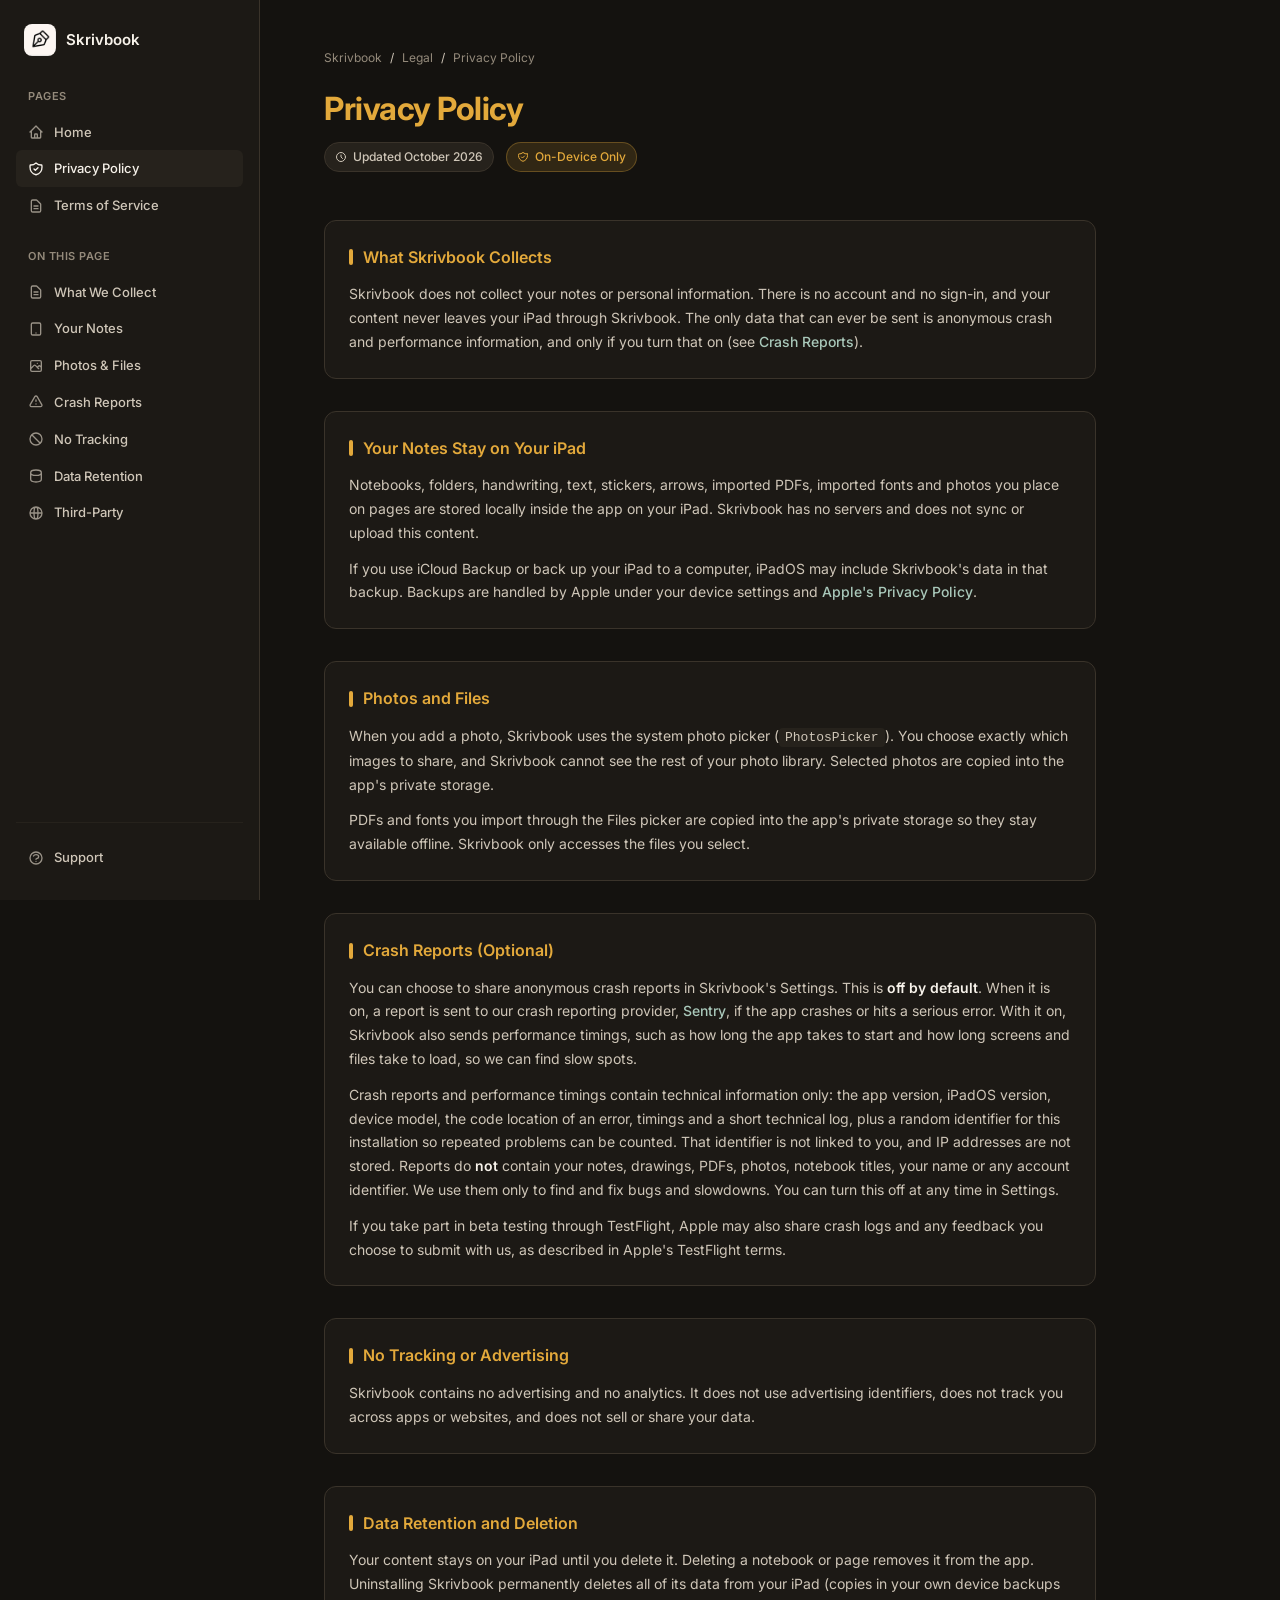
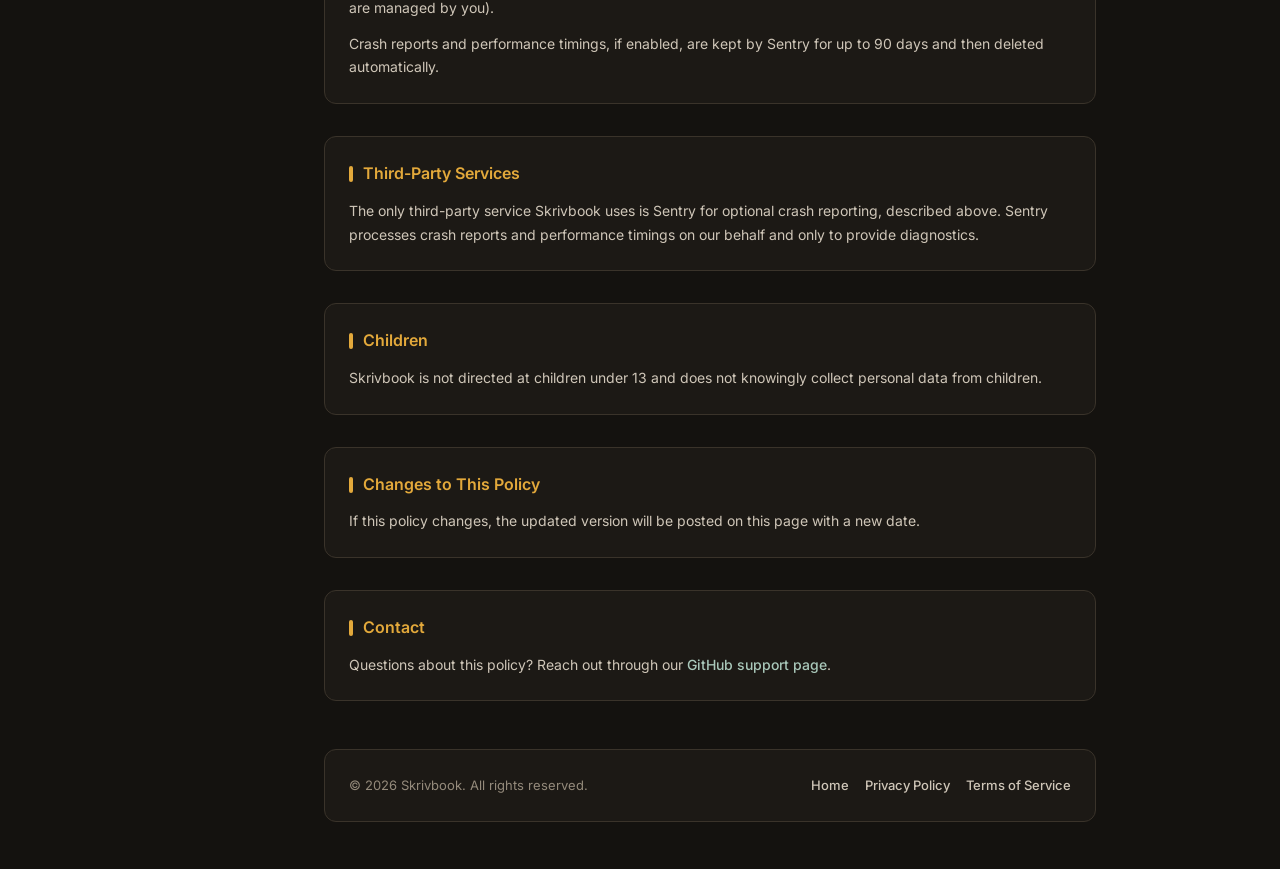
==== privacy-policy.html @ 597a468e "Publish Skrivbook website: landing page, privacy policy, terms" ====
<!DOCTYPE html>
<html lang="en">
<head>
    <meta charset="UTF-8">
    <meta name="viewport" content="width=device-width, initial-scale=1.0">
    <meta name="description" content="Skrivbook privacy policy: notes stay on your iPad, no accounts, no tracking, optional anonymous crash and performance reports.">
    <meta name="theme-color" content="#14120f">
    <meta name="color-scheme" content="dark">
    <title>Privacy Policy — Skrivbook</title>
    <link rel="icon" type="image/png" href="icon.png">
    <link rel="apple-touch-icon" href="icon.png">
    <link rel="preconnect" href="https://fonts.googleapis.com">
    <link rel="preconnect" href="https://fonts.gstatic.com" crossorigin>
    <link href="https://fonts.googleapis.com/css2?family=Inter:wght@400;500;600;700&display=swap" rel="stylesheet">
    <link rel="stylesheet" href="style.css">
</head>
<body>
    <div class="layout">
        <!-- Sidebar -->
        <aside class="sidebar">
            <div class="sidebar-header">
                <div class="logo"><img src="icon.png" alt=""></div>
                <span class="brand">Skrivbook</span>
            </div>

            <nav class="nav-section">
                <div class="nav-label">Pages</div>
                <a href="index.html" class="nav-link">
                    <svg xmlns="http://www.w3.org/2000/svg" fill="none" viewBox="0 0 24 24" stroke="currentColor" stroke-width="2">
                        <path stroke-linecap="round" stroke-linejoin="round" d="M3 12l2-2m0 0l7-7 7 7M5 10v10a1 1 0 001 1h3m10-11l2 2m-2-2v10a1 1 0 01-1 1h-3m-6 0a1 1 0 001-1v-4a1 1 0 011-1h2a1 1 0 011 1v4a1 1 0 001 1m-6 0h6" />
                    </svg>
                    Home
                </a>
                <a href="privacy-policy.html" class="nav-link active">
                    <svg xmlns="http://www.w3.org/2000/svg" fill="none" viewBox="0 0 24 24" stroke="currentColor" stroke-width="2">
                        <path stroke-linecap="round" stroke-linejoin="round" d="M9 12l2 2 4-4m5.618-4.016A11.955 11.955 0 0112 2.944a11.955 11.955 0 01-8.618 3.04A12.02 12.02 0 003 9c0 5.591 3.824 10.29 9 11.622 5.176-1.332 9-6.03 9-11.622 0-1.042-.133-2.052-.382-3.016z" />
                    </svg>
                    Privacy Policy
                </a>
                <a href="terms-of-service.html" class="nav-link">
                    <svg xmlns="http://www.w3.org/2000/svg" fill="none" viewBox="0 0 24 24" stroke="currentColor" stroke-width="2">
                        <path stroke-linecap="round" stroke-linejoin="round" d="M9 12h6m-6 4h6m2 5H7a2 2 0 01-2-2V5a2 2 0 012-2h5.586a1 1 0 01.707.293l5.414 5.414a1 1 0 01.293.707V19a2 2 0 01-2 2z" />
                    </svg>
                    Terms of Service
                </a>
            </nav>

            <nav class="nav-section">
                <div class="nav-label">On This Page</div>
                <a href="#collection" class="nav-link">
                    <svg xmlns="http://www.w3.org/2000/svg" fill="none" viewBox="0 0 24 24" stroke="currentColor" stroke-width="2">
                        <path stroke-linecap="round" stroke-linejoin="round" d="M9 12h6m-6 4h6m2 5H7a2 2 0 01-2-2V5a2 2 0 012-2h5.586a1 1 0 01.707.293l5.414 5.414a1 1 0 01.293.707V19a2 2 0 01-2 2z" />
                    </svg>
                    What We Collect
                </a>
                <a href="#storage" class="nav-link">
                    <svg xmlns="http://www.w3.org/2000/svg" fill="none" viewBox="0 0 24 24" stroke="currentColor" stroke-width="2">
                        <path stroke-linecap="round" stroke-linejoin="round" d="M12 18h.01M7 21h10a2 2 0 002-2V5a2 2 0 00-2-2H7a2 2 0 00-2 2v14a2 2 0 002 2z" />
                    </svg>
                    Your Notes
                </a>
                <a href="#photos" class="nav-link">
                    <svg xmlns="http://www.w3.org/2000/svg" fill="none" viewBox="0 0 24 24" stroke="currentColor" stroke-width="2">
                        <path stroke-linecap="round" stroke-linejoin="round" d="M4 16l4.586-4.586a2 2 0 012.828 0L16 16m-2-2l1.586-1.586a2 2 0 012.828 0L20 14m-6-6h.01M6 20h12a2 2 0 002-2V6a2 2 0 00-2-2H6a2 2 0 00-2 2v12a2 2 0 002 2z" />
                    </svg>
                    Photos &amp; Files
                </a>
                <a href="#crash-reports" class="nav-link">
                    <svg xmlns="http://www.w3.org/2000/svg" fill="none" viewBox="0 0 24 24" stroke="currentColor" stroke-width="2">
                        <path stroke-linecap="round" stroke-linejoin="round" d="M12 9v2m0 4h.01m-6.938 4h13.856c1.54 0 2.502-1.667 1.732-3L13.732 4c-.77-1.333-2.694-1.333-3.464 0L3.34 16c-.77 1.333.192 3 1.732 3z" />
                    </svg>
                    Crash Reports
                </a>
                <a href="#tracking" class="nav-link">
                    <svg xmlns="http://www.w3.org/2000/svg" fill="none" viewBox="0 0 24 24" stroke="currentColor" stroke-width="2">
                        <path stroke-linecap="round" stroke-linejoin="round" d="M18.364 18.364A9 9 0 005.636 5.636m12.728 12.728A9 9 0 015.636 5.636m12.728 12.728L5.636 5.636" />
                    </svg>
                    No Tracking
                </a>
                <a href="#retention" class="nav-link">
                    <svg xmlns="http://www.w3.org/2000/svg" fill="none" viewBox="0 0 24 24" stroke="currentColor" stroke-width="2">
                        <path stroke-linecap="round" stroke-linejoin="round" d="M4 7v10c0 2.21 3.582 4 8 4s8-1.79 8-4V7M4 7c0 2.21 3.582 4 8 4s8-1.79 8-4M4 7c0-2.21 3.582-4 8-4s8 1.79 8 4" />
                    </svg>
                    Data Retention
                </a>
                <a href="#services" class="nav-link">
                    <svg xmlns="http://www.w3.org/2000/svg" fill="none" viewBox="0 0 24 24" stroke="currentColor" stroke-width="2">
                        <path stroke-linecap="round" stroke-linejoin="round" d="M21 12a9 9 0 01-9 9m9-9a9 9 0 00-9-9m9 9H3m9 9a9 9 0 01-9-9m9 9c1.657 0 3-4.03 3-9s-1.343-9-3-9m0 18c-1.657 0-3-4.03-3-9s1.343-9 3-9m-9 9a9 9 0 019-9" />
                    </svg>
                    Third-Party
                </a>
            </nav>

            <div class="sidebar-footer">
                <a href="https://github.com/suvirbhargav/skrivbook-feedback/issues" class="nav-link" target="_blank" rel="noopener noreferrer">
                    <svg xmlns="http://www.w3.org/2000/svg" fill="none" viewBox="0 0 24 24" stroke="currentColor" stroke-width="2">
                        <path stroke-linecap="round" stroke-linejoin="round" d="M8.228 9c.549-1.165 2.03-2 3.772-2 2.21 0 4 1.343 4 3 0 1.4-1.278 2.575-3.006 2.907-.542.104-.994.54-.994 1.093m0 3h.01M21 12a9 9 0 11-18 0 9 9 0 0118 0z" />
                    </svg>
                    Support
                </a>
            </div>
        </aside>

        <!-- Main Content -->
        <main class="main">
            <header class="header">
                <div class="breadcrumb">
                    Skrivbook <span>/</span> Legal <span>/</span> Privacy Policy
                </div>
                <h1>Privacy Policy</h1>
                <div class="meta">
                    <span class="badge">
                        <svg xmlns="http://www.w3.org/2000/svg" fill="none" viewBox="0 0 24 24" stroke="currentColor" stroke-width="2">
                            <path stroke-linecap="round" stroke-linejoin="round" d="M12 8v4l3 3m6-3a9 9 0 11-18 0 9 9 0 0118 0z" />
                        </svg>
                        Updated October 2026
                    </span>
                    <span class="badge accent">
                        <svg xmlns="http://www.w3.org/2000/svg" fill="none" viewBox="0 0 24 24" stroke="currentColor" stroke-width="2">
                            <path stroke-linecap="round" stroke-linejoin="round" d="M9 12l2 2 4-4m5.618-4.016A11.955 11.955 0 0112 2.944a11.955 11.955 0 01-8.618 3.04A12.02 12.02 0 003 9c0 5.591 3.824 10.29 9 11.622 5.176-1.332 9-6.03 9-11.622 0-1.042-.133-2.052-.382-3.016z" />
                        </svg>
                        On-Device Only
                    </span>
                </div>
            </header>

            <div class="content">
                <section id="collection">
                    <h2>What Skrivbook Collects</h2>
                    <p>Skrivbook does not collect your notes or personal information. There is no account and no sign-in, and your content never leaves your iPad through Skrivbook. The only data that can ever be sent is anonymous crash and performance information, and only if you turn that on (see <a href="#crash-reports">Crash Reports</a>).</p>
                </section>

                <section id="storage">
                    <h2>Your Notes Stay on Your iPad</h2>
                    <p>Notebooks, folders, handwriting, text, stickers, arrows, imported PDFs, imported fonts and photos you place on pages are stored locally inside the app on your iPad. Skrivbook has no servers and does not sync or upload this content.</p>
                    <p>If you use iCloud Backup or back up your iPad to a computer, iPadOS may include Skrivbook's data in that backup. Backups are handled by Apple under your device settings and <a href="https://www.apple.com/legal/privacy/" target="_blank" rel="noopener noreferrer">Apple's Privacy Policy</a>.</p>
                </section>

                <section id="photos">
                    <h2>Photos and Files</h2>
                    <p>When you add a photo, Skrivbook uses the system photo picker (<span class="highlight">PhotosPicker</span>). You choose exactly which images to share, and Skrivbook cannot see the rest of your photo library. Selected photos are copied into the app's private storage.</p>
                    <p>PDFs and fonts you import through the Files picker are copied into the app's private storage so they stay available offline. Skrivbook only accesses the files you select.</p>
                </section>

                <section id="crash-reports">
                    <h2>Crash Reports (Optional)</h2>
                    <p>You can choose to share anonymous crash reports in Skrivbook's Settings. This is <strong>off by default</strong>. When it is on, a report is sent to our crash reporting provider, <a href="https://sentry.io/privacy/" target="_blank" rel="noopener noreferrer">Sentry</a>, if the app crashes or hits a serious error. With it on, Skrivbook also sends performance timings, such as how long the app takes to start and how long screens and files take to load, so we can find slow spots.</p>
                    <p>Crash reports and performance timings contain technical information only: the app version, iPadOS version, device model, the code location of an error, timings and a short technical log, plus a random identifier for this installation so repeated problems can be counted. That identifier is not linked to you, and IP addresses are not stored. Reports do <strong>not</strong> contain your notes, drawings, PDFs, photos, notebook titles, your name or any account identifier. We use them only to find and fix bugs and slowdowns. You can turn this off at any time in Settings.</p>
                    <p>If you take part in beta testing through TestFlight, Apple may also share crash logs and any feedback you choose to submit with us, as described in Apple's TestFlight terms.</p>
                </section>

                <section id="tracking">
                    <h2>No Tracking or Advertising</h2>
                    <p>Skrivbook contains no advertising and no analytics. It does not use advertising identifiers, does not track you across apps or websites, and does not sell or share your data.</p>
                </section>

                <section id="retention">
                    <h2>Data Retention and Deletion</h2>
                    <p>Your content stays on your iPad until you delete it. Deleting a notebook or page removes it from the app. Uninstalling Skrivbook permanently deletes all of its data from your iPad (copies in your own device backups are managed by you).</p>
                    <p>Crash reports and performance timings, if enabled, are kept by Sentry for up to 90 days and then deleted automatically.</p>
                </section>

                <section id="services">
                    <h2>Third-Party Services</h2>
                    <p>The only third-party service Skrivbook uses is Sentry for optional crash reporting, described above. Sentry processes crash reports and performance timings on our behalf and only to provide diagnostics.</p>
                </section>

                <section id="children">
                    <h2>Children</h2>
                    <p>Skrivbook is not directed at children under 13 and does not knowingly collect personal data from children.</p>
                </section>

                <section id="changes">
                    <h2>Changes to This Policy</h2>
                    <p>If this policy changes, the updated version will be posted on this page with a new date.</p>
                </section>

                <section id="contact">
                    <h2>Contact</h2>
                    <p>Questions about this policy? Reach out through our <a href="https://github.com/suvirbhargav/skrivbook-feedback/issues" target="_blank" rel="noopener noreferrer">GitHub support page</a>.</p>
                </section>
            </div>

            <footer>
                <p>&copy; 2026 Skrivbook. All rights reserved.</p>
                <div class="footer-links">
                    <a href="index.html">Home</a>
                    <a href="privacy-policy.html">Privacy Policy</a>
                    <a href="terms-of-service.html">Terms of Service</a>
                </div>
            </footer>
        </main>
    </div>

    <script src="nav.js"></script>
</body>
</html>
---- style.css ----
:root {
    --bg-primary: #14120f;
    --bg-secondary: #1c1915;
    --bg-tertiary: #26221c;
    --bg-hover: #312b23;
    --text-primary: #f7f2ea;
    --text-secondary: #cfc6b8;
    --text-muted: #948a7b;
    --accent: #e3a93b;
    --accent-hover: #f0c06a;
    --accent-secondary: #8fb3a3;
    --accent-secondary-hover: #a9c8ba;
    --border: #3a332a;
    --border-subtle: #26221c;
}

* {
    margin: 0;
    padding: 0;
    box-sizing: border-box;
}

html {
    scroll-behavior: smooth;
}

:target {
    scroll-margin-top: 20px;
}

body {
    font-family: 'Inter', -apple-system, BlinkMacSystemFont, "Segoe UI", Roboto, sans-serif;
    line-height: 1.6;
    color: var(--text-primary);
    background: var(--bg-primary);
    min-height: 100vh;
}

.layout {
    display: flex;
    min-height: 100vh;
}

/* Sidebar Navigation */
.sidebar {
    width: 260px;
    background: var(--bg-secondary);
    border-right: 1px solid var(--border);
    padding: 24px 16px;
    position: fixed;
    height: 100vh;
    overflow-y: auto;
    display: flex;
    flex-direction: column;
}

.sidebar-header {
    display: flex;
    align-items: center;
    gap: 10px;
    padding: 0 8px;
    margin-bottom: 32px;
}

.logo {
    width: 32px;
    height: 32px;
    border-radius: 8px;
    overflow: hidden;
    flex-shrink: 0;
}

.logo img {
    width: 100%;
    height: 100%;
    display: block;
}

.brand {
    font-weight: 600;
    font-size: 15px;
    color: var(--text-primary);
}

.nav-section {
    margin-bottom: 24px;
}

.nav-label {
    font-size: 11px;
    font-weight: 600;
    text-transform: uppercase;
    letter-spacing: 0.5px;
    color: var(--text-muted);
    padding: 0 12px;
    margin-bottom: 8px;
}

.nav-link {
    display: flex;
    align-items: center;
    gap: 10px;
    padding: 8px 12px;
    border-radius: 6px;
    color: var(--text-secondary);
    text-decoration: none;
    font-size: 13px;
    font-weight: 500;
    transition: all 0.15s ease;
    cursor: pointer;
}

.nav-link:hover {
    background: var(--bg-hover);
    color: var(--text-primary);
}

.nav-link.active {
    background: var(--bg-tertiary);
    color: var(--text-primary);
}

.nav-link svg {
    width: 16px;
    height: 16px;
    opacity: 0.7;
    flex-shrink: 0;
}

.nav-link:hover svg,
.nav-link.active svg {
    opacity: 1;
}

.sidebar-footer {
    margin-top: auto;
    padding-top: 16px;
    border-top: 1px solid var(--border-subtle);
}

/* Main Content */
.main {
    flex: 1;
    min-width: 0;
    margin-left: 260px;
    padding: 48px 64px;
    max-width: 900px;
}

.header {
    margin-bottom: 48px;
}

.breadcrumb {
    display: flex;
    align-items: center;
    gap: 8px;
    font-size: 12px;
    color: var(--text-muted);
    margin-bottom: 16px;
}

.breadcrumb span {
    color: var(--text-secondary);
}

h1 {
    font-size: 32px;
    font-weight: 700;
    letter-spacing: -0.5px;
    margin-bottom: 8px;
    color: var(--accent);
}

.subtitle {
    font-size: 16px;
    color: var(--text-secondary);
    margin-bottom: 16px;
}

.meta {
    display: flex;
    flex-wrap: wrap;
    align-items: center;
    gap: 12px;
}

.badge {
    display: inline-flex;
    align-items: center;
    gap: 6px;
    padding: 4px 10px;
    background: var(--bg-tertiary);
    border: 1px solid var(--border);
    border-radius: 20px;
    font-size: 12px;
    font-weight: 500;
    color: var(--text-secondary);
}

.badge svg {
    width: 12px;
    height: 12px;
}

.badge.accent {
    background: rgba(227, 169, 59, 0.14);
    border-color: rgba(227, 169, 59, 0.3);
    color: var(--accent);
}

/* Content Sections */
.content {
    display: flex;
    flex-direction: column;
    gap: 32px;
}

section {
    background: var(--bg-secondary);
    border: 1px solid var(--border);
    border-radius: 12px;
    padding: 24px;
    transition: border-color 0.2s ease;
}

section:hover {
    border-color: var(--bg-hover);
}

h2 {
    font-size: 16px;
    font-weight: 600;
    display: flex;
    align-items: center;
    gap: 10px;
    margin-bottom: 12px;
    color: var(--accent);
}

h2::before {
    content: '';
    width: 4px;
    height: 16px;
    background: var(--accent);
    border-radius: 2px;
    flex-shrink: 0;
}

p {
    color: var(--text-secondary);
    font-size: 14px;
    line-height: 1.7;
}

p + p,
ul + p,
p + ul {
    margin-top: 12px;
}

ul {
    list-style: none;
    display: flex;
    flex-direction: column;
    gap: 8px;
}

li {
    position: relative;
    padding-left: 18px;
    color: var(--text-secondary);
    font-size: 14px;
    line-height: 1.6;
}

li::before {
    content: '';
    position: absolute;
    left: 2px;
    top: 9px;
    width: 6px;
    height: 6px;
    border-radius: 50%;
    background: var(--accent);
}

strong {
    color: var(--text-primary);
    font-weight: 600;
}

a {
    color: var(--accent-secondary-hover);
    text-decoration: none;
    font-weight: 500;
    transition: color 0.15s ease;
}

a:hover {
    color: var(--accent);
}

/* Footer */
footer {
    margin-top: 48px;
    padding: 24px;
    background: var(--bg-secondary);
    border: 1px solid var(--border);
    border-radius: 12px;
    display: flex;
    justify-content: space-between;
    align-items: center;
    gap: 16px;
}

footer p {
    font-size: 13px;
    color: var(--text-muted);
}

.footer-links {
    display: flex;
    flex-wrap: wrap;
    gap: 16px;
}

.footer-links a {
    font-size: 13px;
    color: var(--text-secondary);
}

.footer-links a:hover {
    color: var(--accent);
}

/* Scrollbar */
::-webkit-scrollbar {
    width: 8px;
}

::-webkit-scrollbar-track {
    background: var(--bg-primary);
}

::-webkit-scrollbar-thumb {
    background: var(--bg-tertiary);
    border-radius: 4px;
}

::-webkit-scrollbar-thumb:hover {
    background: var(--bg-hover);
}

/* Mobile Responsive */
@media (max-width: 768px) {
    .sidebar {
        display: none;
    }

    .main {
        margin-left: 0;
        padding: 24px 16px;
    }

    h1 {
        font-size: 24px;
    }

    footer {
        flex-direction: column;
        text-align: center;
    }

    .footer-links {
        justify-content: center;
    }
}

/* Code-like highlight for certain text */
.highlight {
    background: var(--bg-tertiary);
    padding: 2px 6px;
    border-radius: 4px;
    font-family: 'SF Mono', Monaco, 'Cascadia Code', monospace;
    font-size: 13px;
}
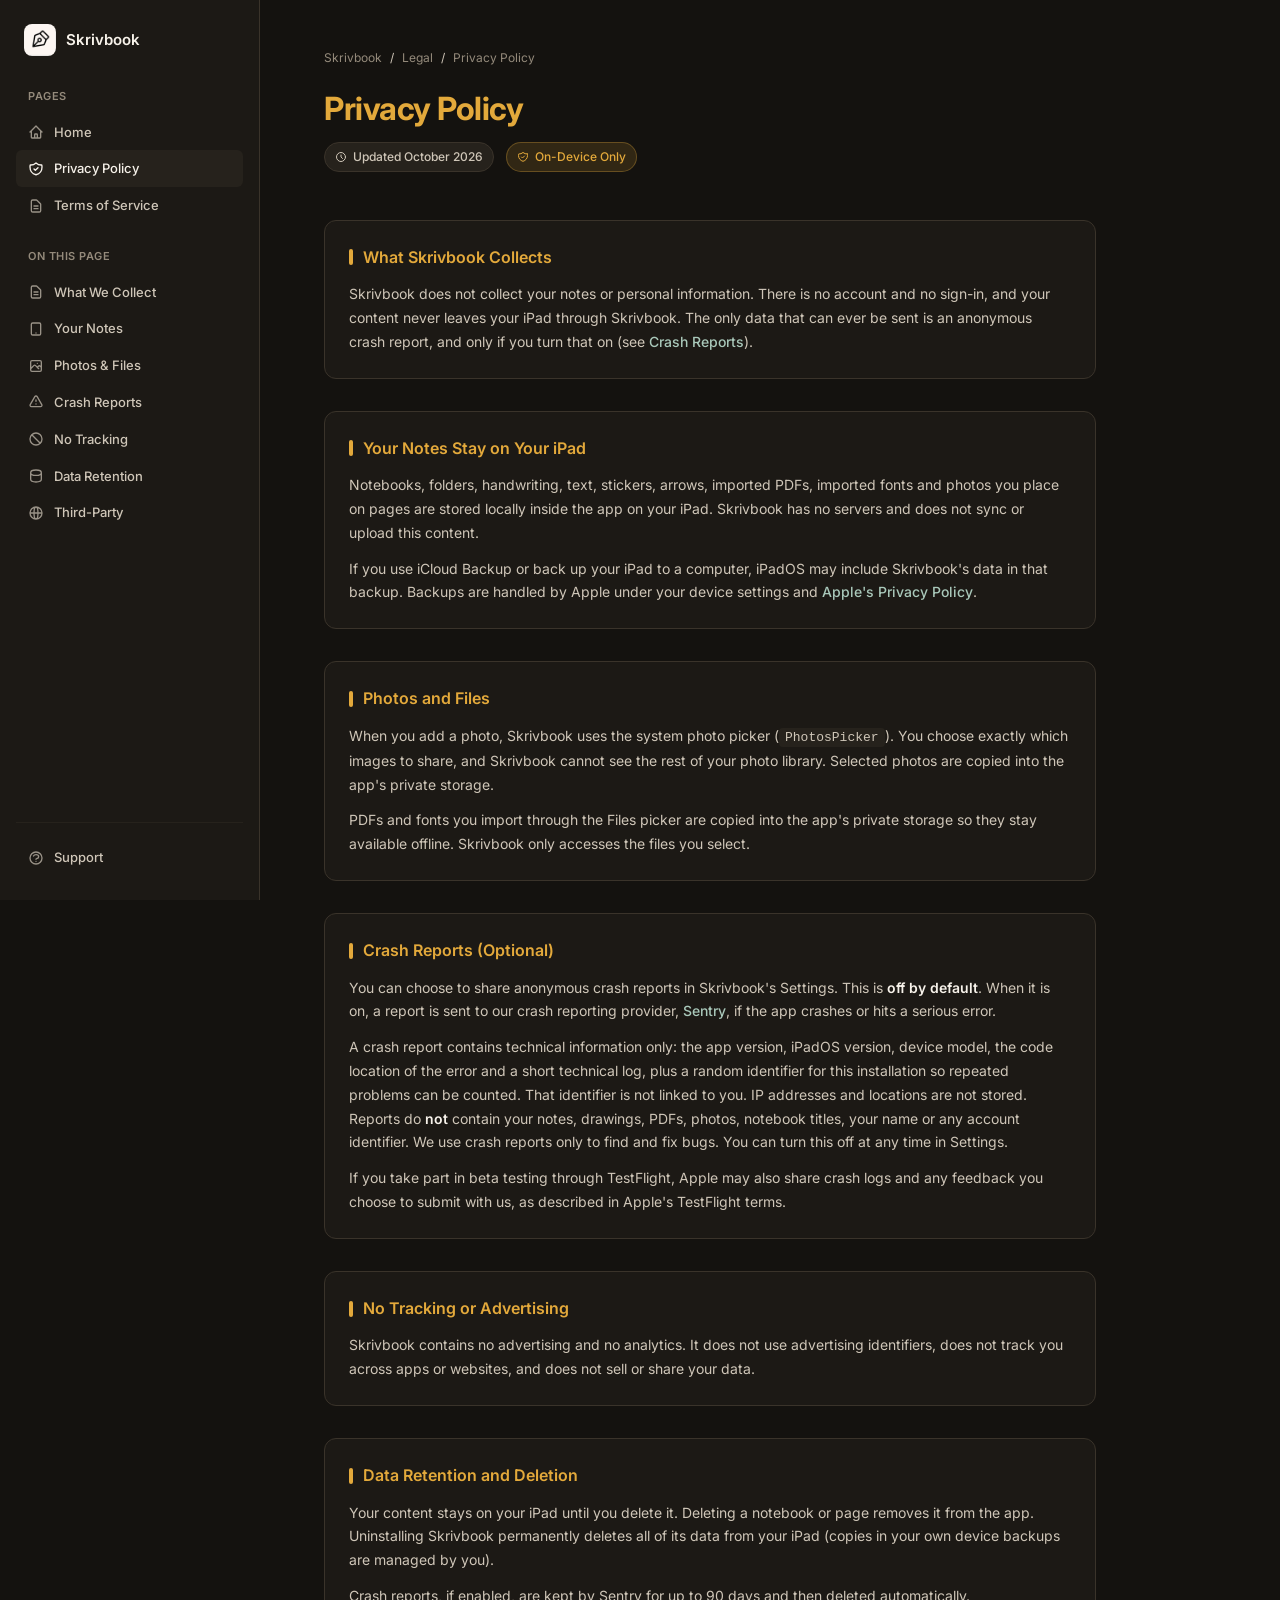
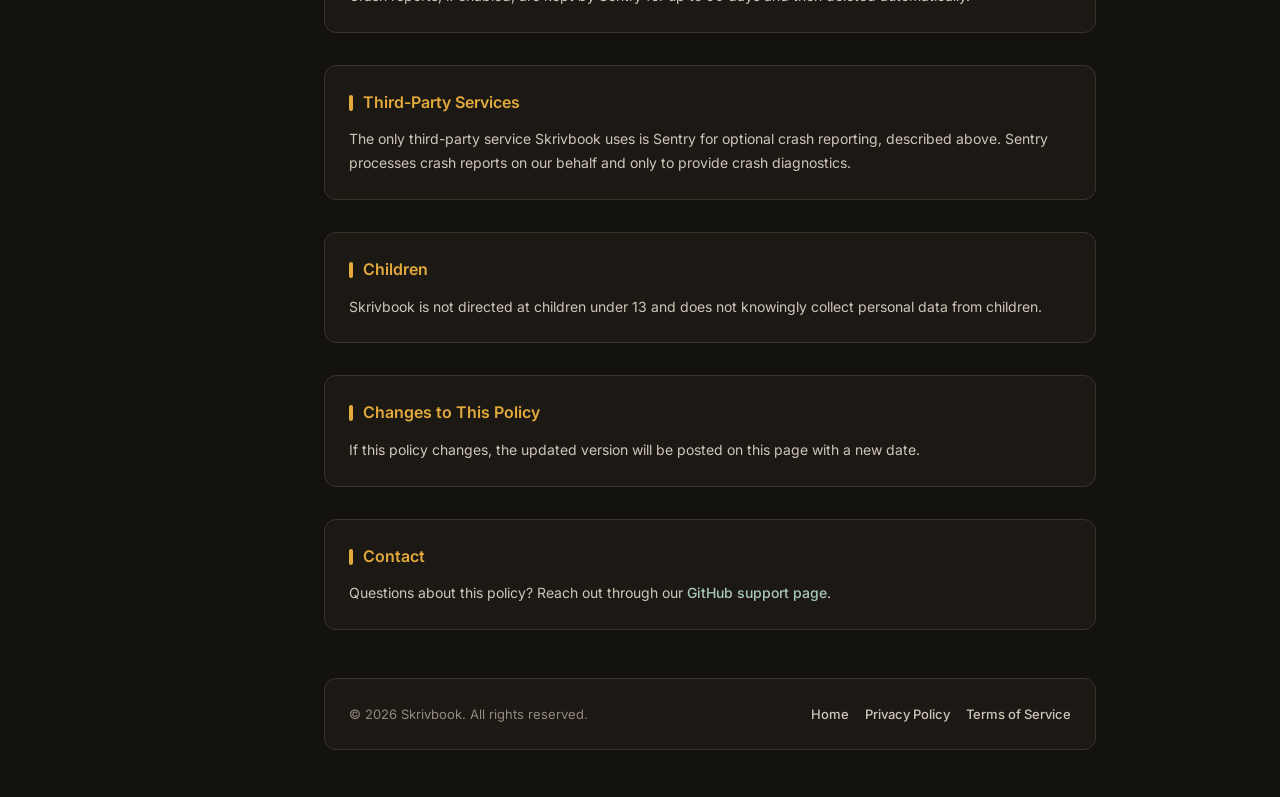
==== commit 79439a15: "Privacy policy: crash reports only, no IP addresses or locations stored" ====
--- a/privacy-policy.html
+++ b/privacy-policy.html
@@ -3,7 +3,7 @@
 <head>
     <meta charset="UTF-8">
     <meta name="viewport" content="width=device-width, initial-scale=1.0">
-    <meta name="description" content="Skrivbook privacy policy: notes stay on your iPad, no accounts, no tracking, optional anonymous crash and performance reports.">
+    <meta name="description" content="Skrivbook privacy policy: notes stay on your iPad, no accounts, no tracking, optional anonymous crash reports.">
     <meta name="theme-color" content="#14120f">
     <meta name="color-scheme" content="dark">
     <title>Privacy Policy — Skrivbook</title>
@@ -127,7 +127,7 @@
             <div class="content">
                 <section id="collection">
                     <h2>What Skrivbook Collects</h2>
-                    <p>Skrivbook does not collect your notes or personal information. There is no account and no sign-in, and your content never leaves your iPad through Skrivbook. The only data that can ever be sent is anonymous crash and performance information, and only if you turn that on (see <a href="#crash-reports">Crash Reports</a>).</p>
+                    <p>Skrivbook does not collect your notes or personal information. There is no account and no sign-in, and your content never leaves your iPad through Skrivbook. The only data that can ever be sent is an anonymous crash report, and only if you turn that on (see <a href="#crash-reports">Crash Reports</a>).</p>
                 </section>
 
                 <section id="storage">
@@ -144,8 +144,8 @@
 
                 <section id="crash-reports">
                     <h2>Crash Reports (Optional)</h2>
-                    <p>You can choose to share anonymous crash reports in Skrivbook's Settings. This is <strong>off by default</strong>. When it is on, a report is sent to our crash reporting provider, <a href="https://sentry.io/privacy/" target="_blank" rel="noopener noreferrer">Sentry</a>, if the app crashes or hits a serious error. With it on, Skrivbook also sends performance timings, such as how long the app takes to start and how long screens and files take to load, so we can find slow spots.</p>
-                    <p>Crash reports and performance timings contain technical information only: the app version, iPadOS version, device model, the code location of an error, timings and a short technical log, plus a random identifier for this installation so repeated problems can be counted. That identifier is not linked to you, and IP addresses are not stored. Reports do <strong>not</strong> contain your notes, drawings, PDFs, photos, notebook titles, your name or any account identifier. We use them only to find and fix bugs and slowdowns. You can turn this off at any time in Settings.</p>
+                    <p>You can choose to share anonymous crash reports in Skrivbook's Settings. This is <strong>off by default</strong>. When it is on, a report is sent to our crash reporting provider, <a href="https://sentry.io/privacy/" target="_blank" rel="noopener noreferrer">Sentry</a>, if the app crashes or hits a serious error.</p>
+                    <p>A crash report contains technical information only: the app version, iPadOS version, device model, the code location of the error and a short technical log, plus a random identifier for this installation so repeated problems can be counted. That identifier is not linked to you. IP addresses and locations are not stored. Reports do <strong>not</strong> contain your notes, drawings, PDFs, photos, notebook titles, your name or any account identifier. We use crash reports only to find and fix bugs. You can turn this off at any time in Settings.</p>
                     <p>If you take part in beta testing through TestFlight, Apple may also share crash logs and any feedback you choose to submit with us, as described in Apple's TestFlight terms.</p>
                 </section>
 
@@ -157,12 +157,12 @@
                 <section id="retention">
                     <h2>Data Retention and Deletion</h2>
                     <p>Your content stays on your iPad until you delete it. Deleting a notebook or page removes it from the app. Uninstalling Skrivbook permanently deletes all of its data from your iPad (copies in your own device backups are managed by you).</p>
-                    <p>Crash reports and performance timings, if enabled, are kept by Sentry for up to 90 days and then deleted automatically.</p>
+                    <p>Crash reports, if enabled, are kept by Sentry for up to 90 days and then deleted automatically.</p>
                 </section>
 
                 <section id="services">
                     <h2>Third-Party Services</h2>
-                    <p>The only third-party service Skrivbook uses is Sentry for optional crash reporting, described above. Sentry processes crash reports and performance timings on our behalf and only to provide diagnostics.</p>
+                    <p>The only third-party service Skrivbook uses is Sentry for optional crash reporting, described above. Sentry processes crash reports on our behalf and only to provide crash diagnostics.</p>
                 </section>
 
                 <section id="children">
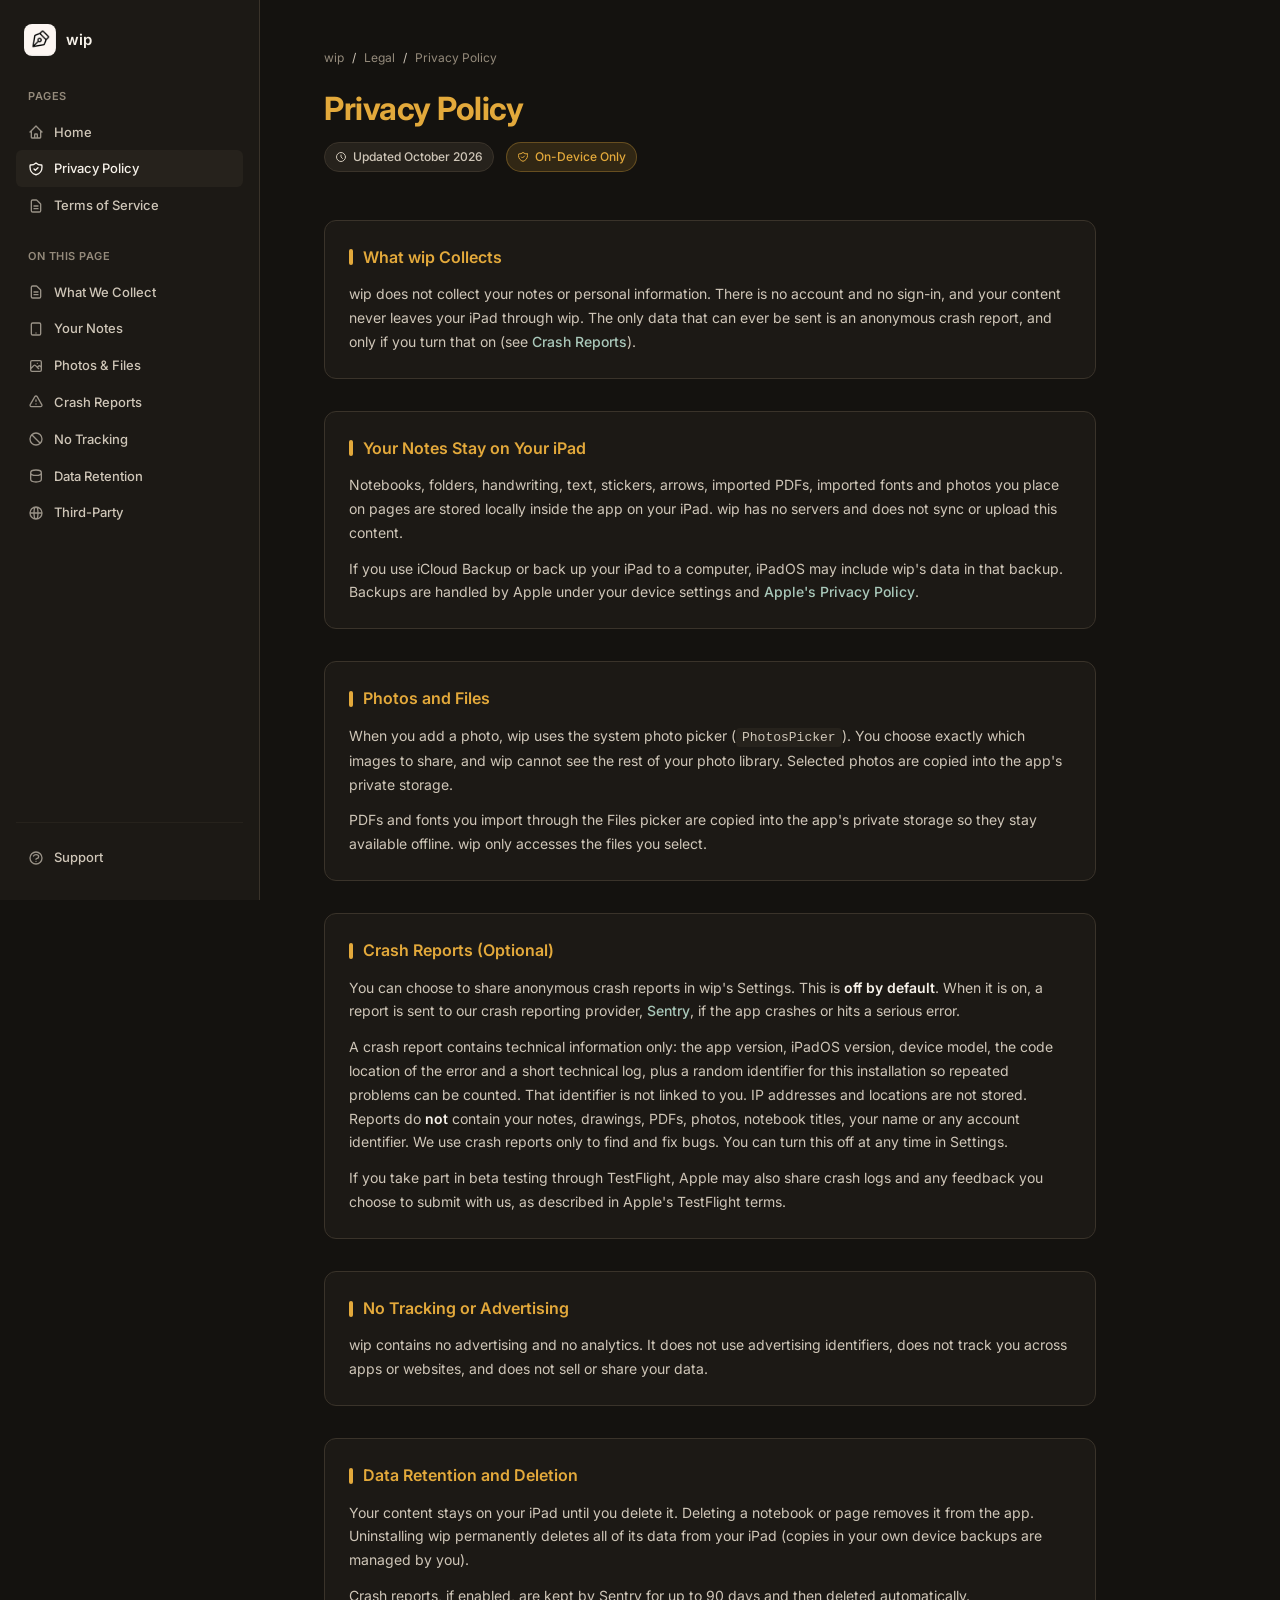
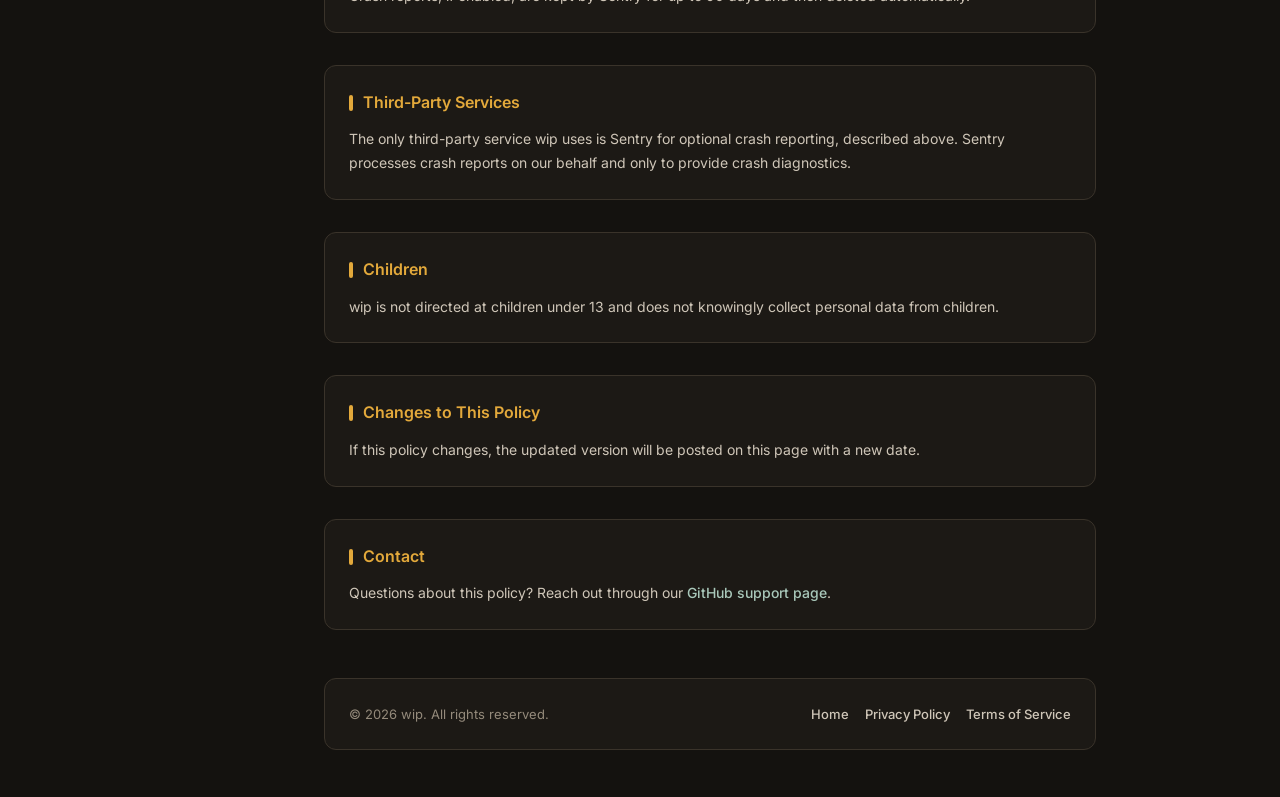
==== commit 64787176: "Rename the app to wip" ====
--- a/privacy-policy.html
+++ b/privacy-policy.html
@@ -3,10 +3,10 @@
 <head>
     <meta charset="UTF-8">
     <meta name="viewport" content="width=device-width, initial-scale=1.0">
-    <meta name="description" content="Skrivbook privacy policy: notes stay on your iPad, no accounts, no tracking, optional anonymous crash reports.">
+    <meta name="description" content="wip privacy policy: notes stay on your iPad, no accounts, no tracking, optional anonymous crash reports.">
     <meta name="theme-color" content="#14120f">
     <meta name="color-scheme" content="dark">
-    <title>Privacy Policy — Skrivbook</title>
+    <title>Privacy Policy — wip</title>
     <link rel="icon" type="image/png" href="icon.png">
     <link rel="apple-touch-icon" href="icon.png">
     <link rel="preconnect" href="https://fonts.googleapis.com">
@@ -20,7 +20,7 @@
         <aside class="sidebar">
             <div class="sidebar-header">
                 <div class="logo"><img src="icon.png" alt=""></div>
-                <span class="brand">Skrivbook</span>
+                <span class="brand">wip</span>
             </div>
 
             <nav class="nav-section">
@@ -105,7 +105,7 @@
         <main class="main">
             <header class="header">
                 <div class="breadcrumb">
-                    Skrivbook <span>/</span> Legal <span>/</span> Privacy Policy
+                    wip <span>/</span> Legal <span>/</span> Privacy Policy
                 </div>
                 <h1>Privacy Policy</h1>
                 <div class="meta">
@@ -126,48 +126,48 @@
 
             <div class="content">
                 <section id="collection">
-                    <h2>What Skrivbook Collects</h2>
-                    <p>Skrivbook does not collect your notes or personal information. There is no account and no sign-in, and your content never leaves your iPad through Skrivbook. The only data that can ever be sent is an anonymous crash report, and only if you turn that on (see <a href="#crash-reports">Crash Reports</a>).</p>
+                    <h2>What wip Collects</h2>
+                    <p>wip does not collect your notes or personal information. There is no account and no sign-in, and your content never leaves your iPad through wip. The only data that can ever be sent is an anonymous crash report, and only if you turn that on (see <a href="#crash-reports">Crash Reports</a>).</p>
                 </section>
 
                 <section id="storage">
                     <h2>Your Notes Stay on Your iPad</h2>
-                    <p>Notebooks, folders, handwriting, text, stickers, arrows, imported PDFs, imported fonts and photos you place on pages are stored locally inside the app on your iPad. Skrivbook has no servers and does not sync or upload this content.</p>
-                    <p>If you use iCloud Backup or back up your iPad to a computer, iPadOS may include Skrivbook's data in that backup. Backups are handled by Apple under your device settings and <a href="https://www.apple.com/legal/privacy/" target="_blank" rel="noopener noreferrer">Apple's Privacy Policy</a>.</p>
+                    <p>Notebooks, folders, handwriting, text, stickers, arrows, imported PDFs, imported fonts and photos you place on pages are stored locally inside the app on your iPad. wip has no servers and does not sync or upload this content.</p>
+                    <p>If you use iCloud Backup or back up your iPad to a computer, iPadOS may include wip's data in that backup. Backups are handled by Apple under your device settings and <a href="https://www.apple.com/legal/privacy/" target="_blank" rel="noopener noreferrer">Apple's Privacy Policy</a>.</p>
                 </section>
 
                 <section id="photos">
                     <h2>Photos and Files</h2>
-                    <p>When you add a photo, Skrivbook uses the system photo picker (<span class="highlight">PhotosPicker</span>). You choose exactly which images to share, and Skrivbook cannot see the rest of your photo library. Selected photos are copied into the app's private storage.</p>
-                    <p>PDFs and fonts you import through the Files picker are copied into the app's private storage so they stay available offline. Skrivbook only accesses the files you select.</p>
+                    <p>When you add a photo, wip uses the system photo picker (<span class="highlight">PhotosPicker</span>). You choose exactly which images to share, and wip cannot see the rest of your photo library. Selected photos are copied into the app's private storage.</p>
+                    <p>PDFs and fonts you import through the Files picker are copied into the app's private storage so they stay available offline. wip only accesses the files you select.</p>
                 </section>
 
                 <section id="crash-reports">
                     <h2>Crash Reports (Optional)</h2>
-                    <p>You can choose to share anonymous crash reports in Skrivbook's Settings. This is <strong>off by default</strong>. When it is on, a report is sent to our crash reporting provider, <a href="https://sentry.io/privacy/" target="_blank" rel="noopener noreferrer">Sentry</a>, if the app crashes or hits a serious error.</p>
+                    <p>You can choose to share anonymous crash reports in wip's Settings. This is <strong>off by default</strong>. When it is on, a report is sent to our crash reporting provider, <a href="https://sentry.io/privacy/" target="_blank" rel="noopener noreferrer">Sentry</a>, if the app crashes or hits a serious error.</p>
                     <p>A crash report contains technical information only: the app version, iPadOS version, device model, the code location of the error and a short technical log, plus a random identifier for this installation so repeated problems can be counted. That identifier is not linked to you. IP addresses and locations are not stored. Reports do <strong>not</strong> contain your notes, drawings, PDFs, photos, notebook titles, your name or any account identifier. We use crash reports only to find and fix bugs. You can turn this off at any time in Settings.</p>
                     <p>If you take part in beta testing through TestFlight, Apple may also share crash logs and any feedback you choose to submit with us, as described in Apple's TestFlight terms.</p>
                 </section>
 
                 <section id="tracking">
                     <h2>No Tracking or Advertising</h2>
-                    <p>Skrivbook contains no advertising and no analytics. It does not use advertising identifiers, does not track you across apps or websites, and does not sell or share your data.</p>
+                    <p>wip contains no advertising and no analytics. It does not use advertising identifiers, does not track you across apps or websites, and does not sell or share your data.</p>
                 </section>
 
                 <section id="retention">
                     <h2>Data Retention and Deletion</h2>
-                    <p>Your content stays on your iPad until you delete it. Deleting a notebook or page removes it from the app. Uninstalling Skrivbook permanently deletes all of its data from your iPad (copies in your own device backups are managed by you).</p>
+                    <p>Your content stays on your iPad until you delete it. Deleting a notebook or page removes it from the app. Uninstalling wip permanently deletes all of its data from your iPad (copies in your own device backups are managed by you).</p>
                     <p>Crash reports, if enabled, are kept by Sentry for up to 90 days and then deleted automatically.</p>
                 </section>
 
                 <section id="services">
                     <h2>Third-Party Services</h2>
-                    <p>The only third-party service Skrivbook uses is Sentry for optional crash reporting, described above. Sentry processes crash reports on our behalf and only to provide crash diagnostics.</p>
+                    <p>The only third-party service wip uses is Sentry for optional crash reporting, described above. Sentry processes crash reports on our behalf and only to provide crash diagnostics.</p>
                 </section>
 
                 <section id="children">
                     <h2>Children</h2>
-                    <p>Skrivbook is not directed at children under 13 and does not knowingly collect personal data from children.</p>
+                    <p>wip is not directed at children under 13 and does not knowingly collect personal data from children.</p>
                 </section>
 
                 <section id="changes">
@@ -182,7 +182,7 @@
             </div>
 
             <footer>
-                <p>&copy; 2026 Skrivbook. All rights reserved.</p>
+                <p>&copy; 2026 wip. All rights reserved.</p>
                 <div class="footer-links">
                     <a href="index.html">Home</a>
                     <a href="privacy-policy.html">Privacy Policy</a>
